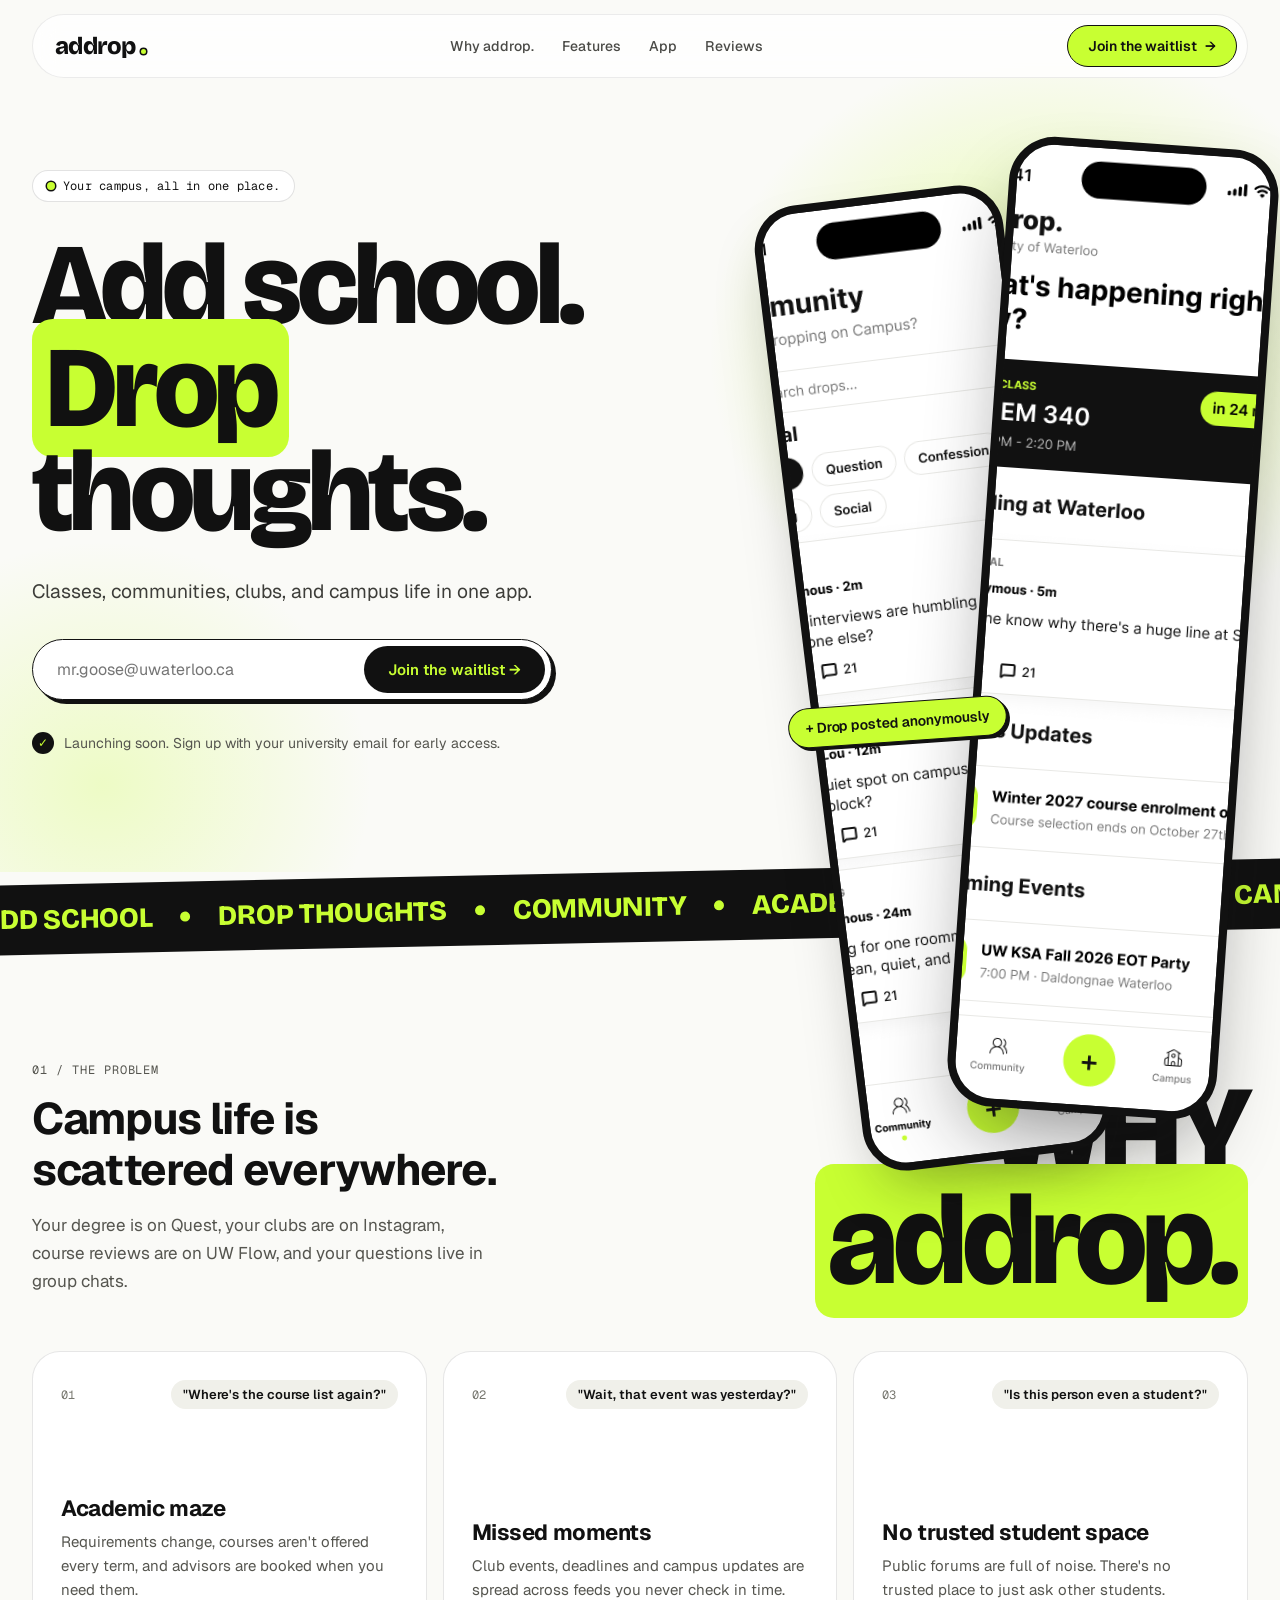
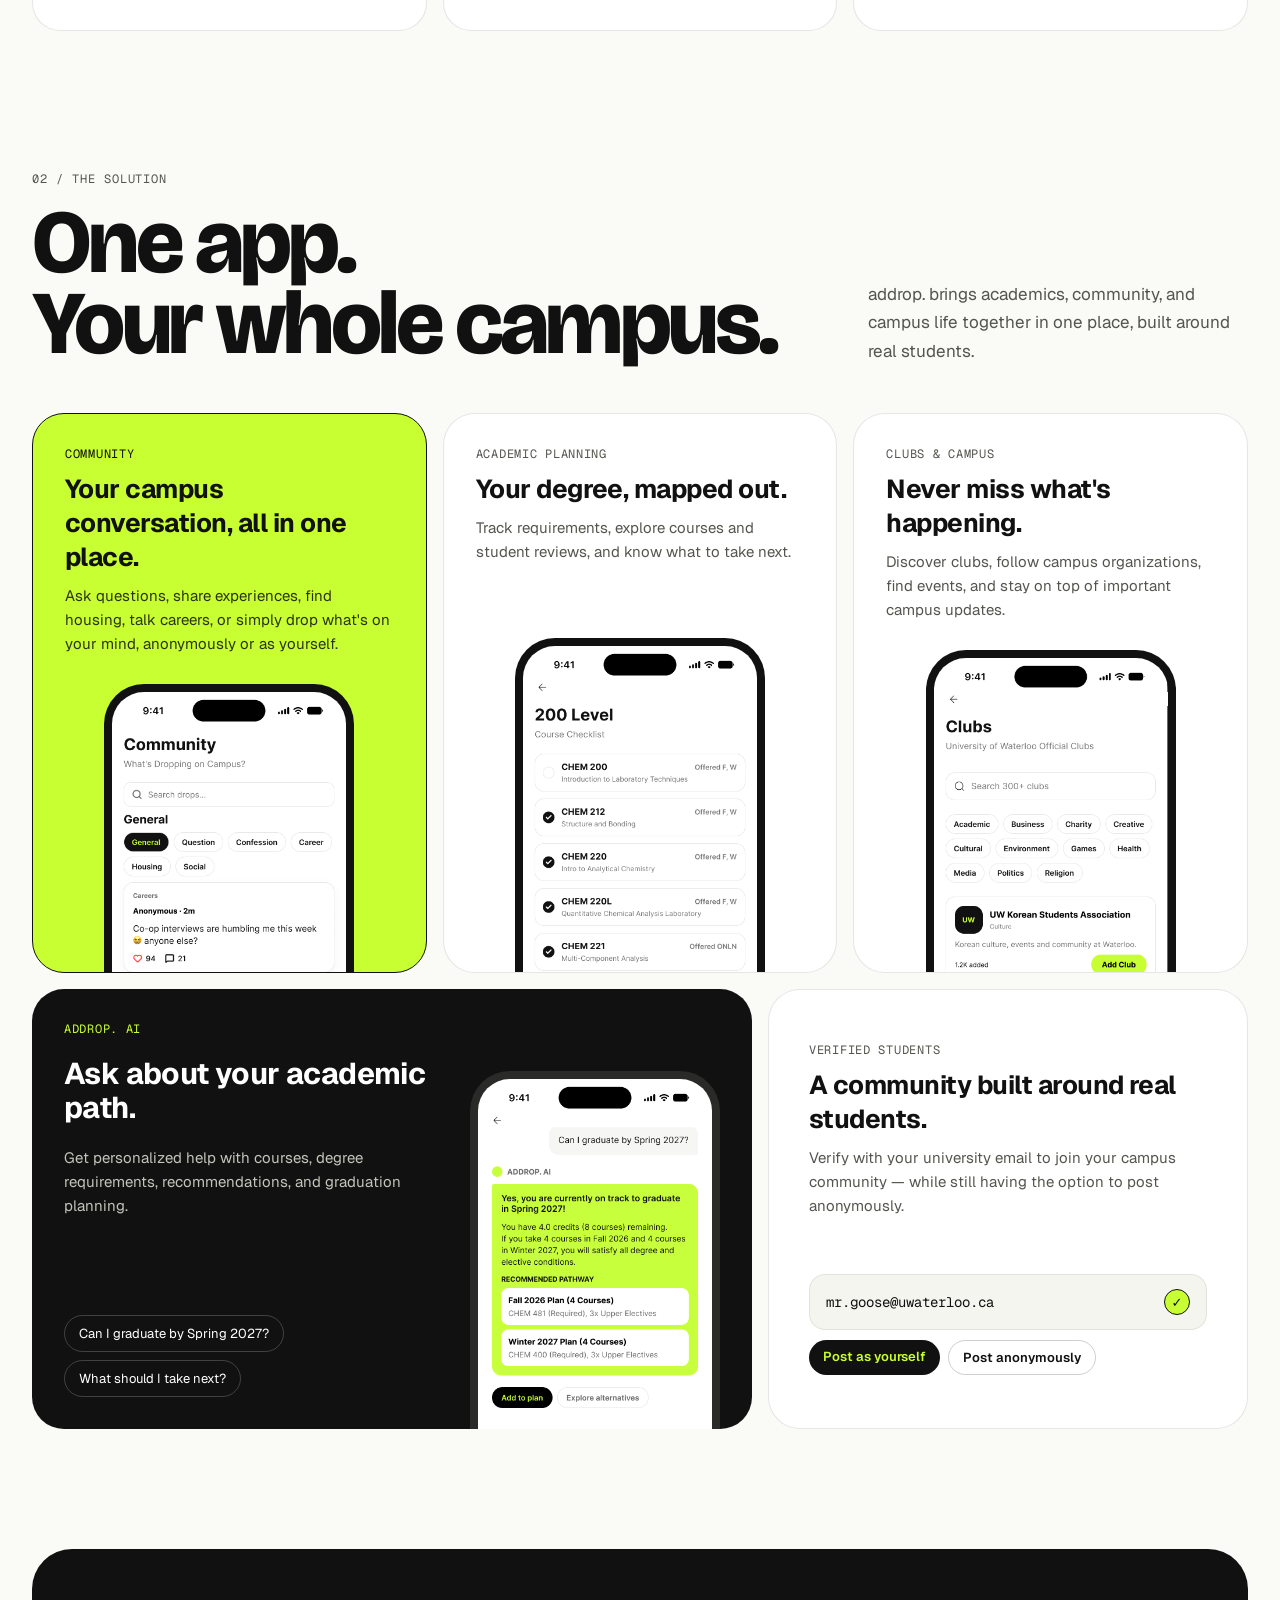
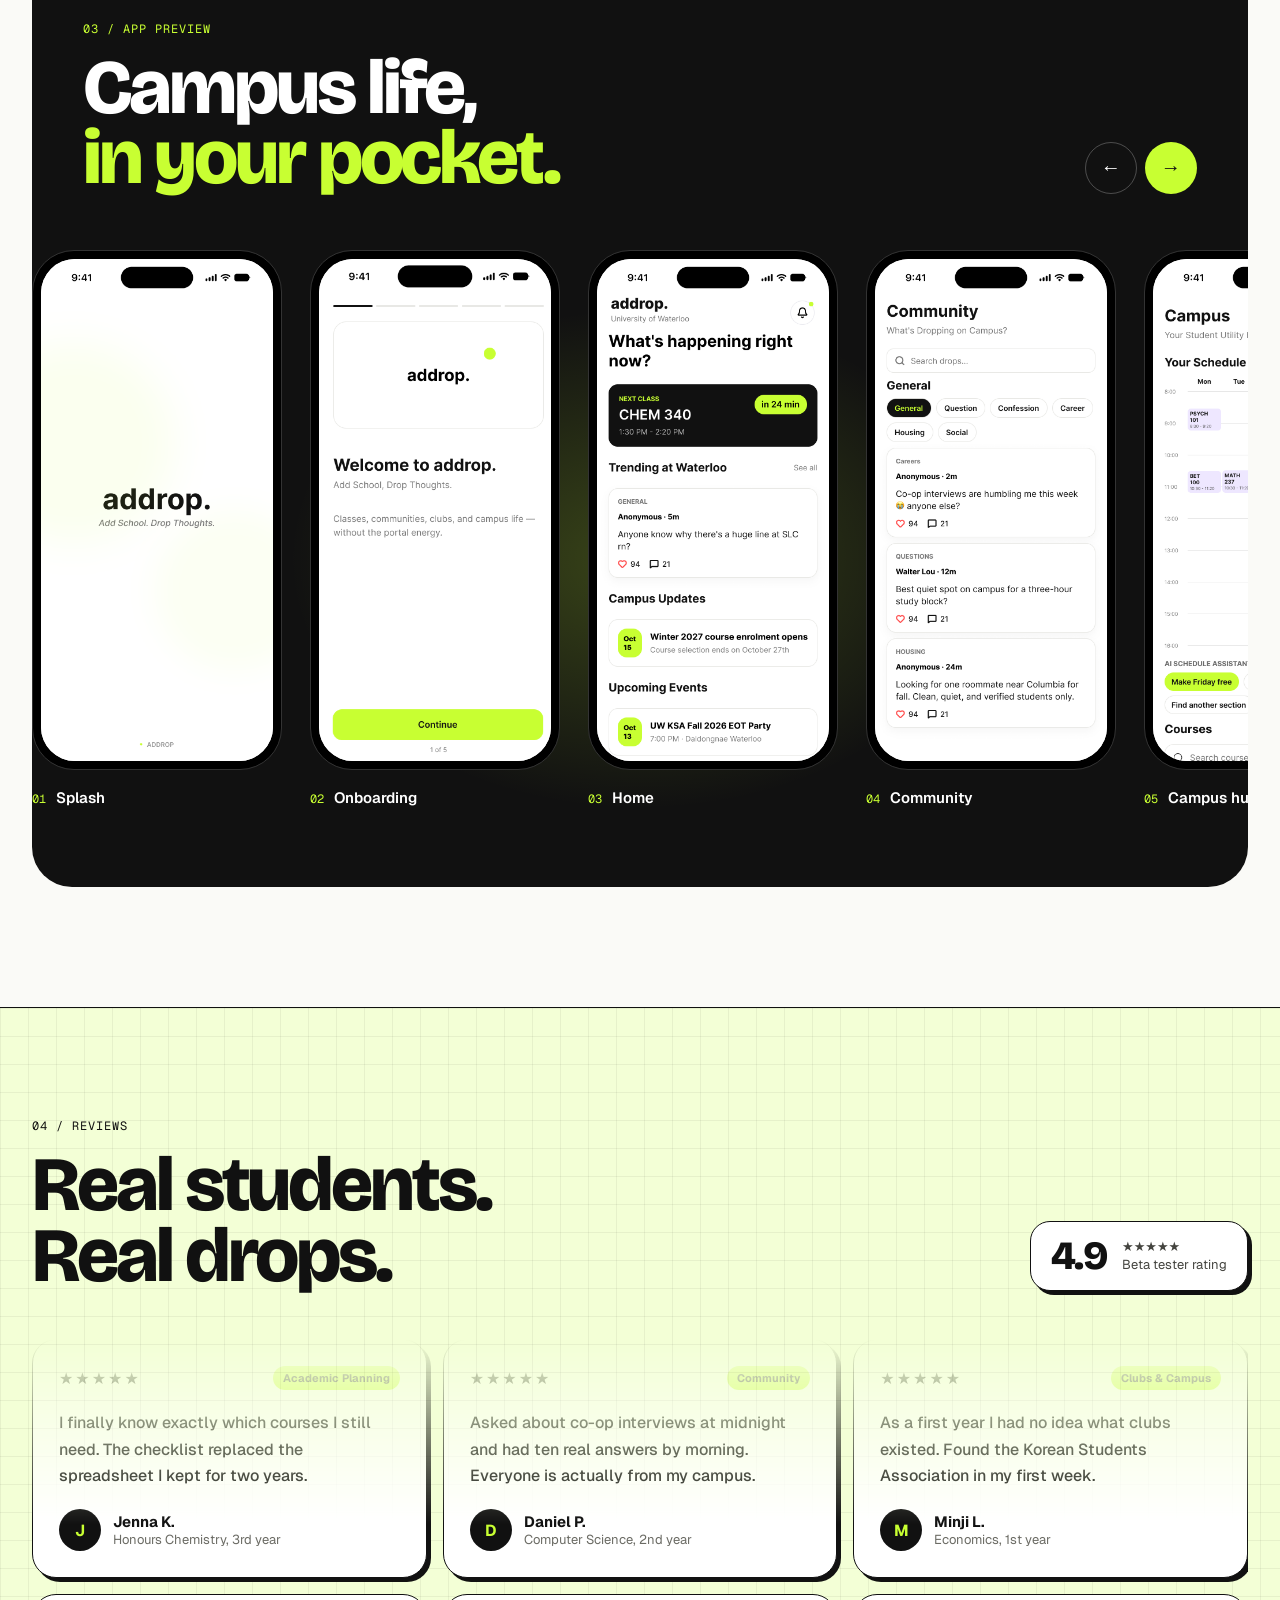
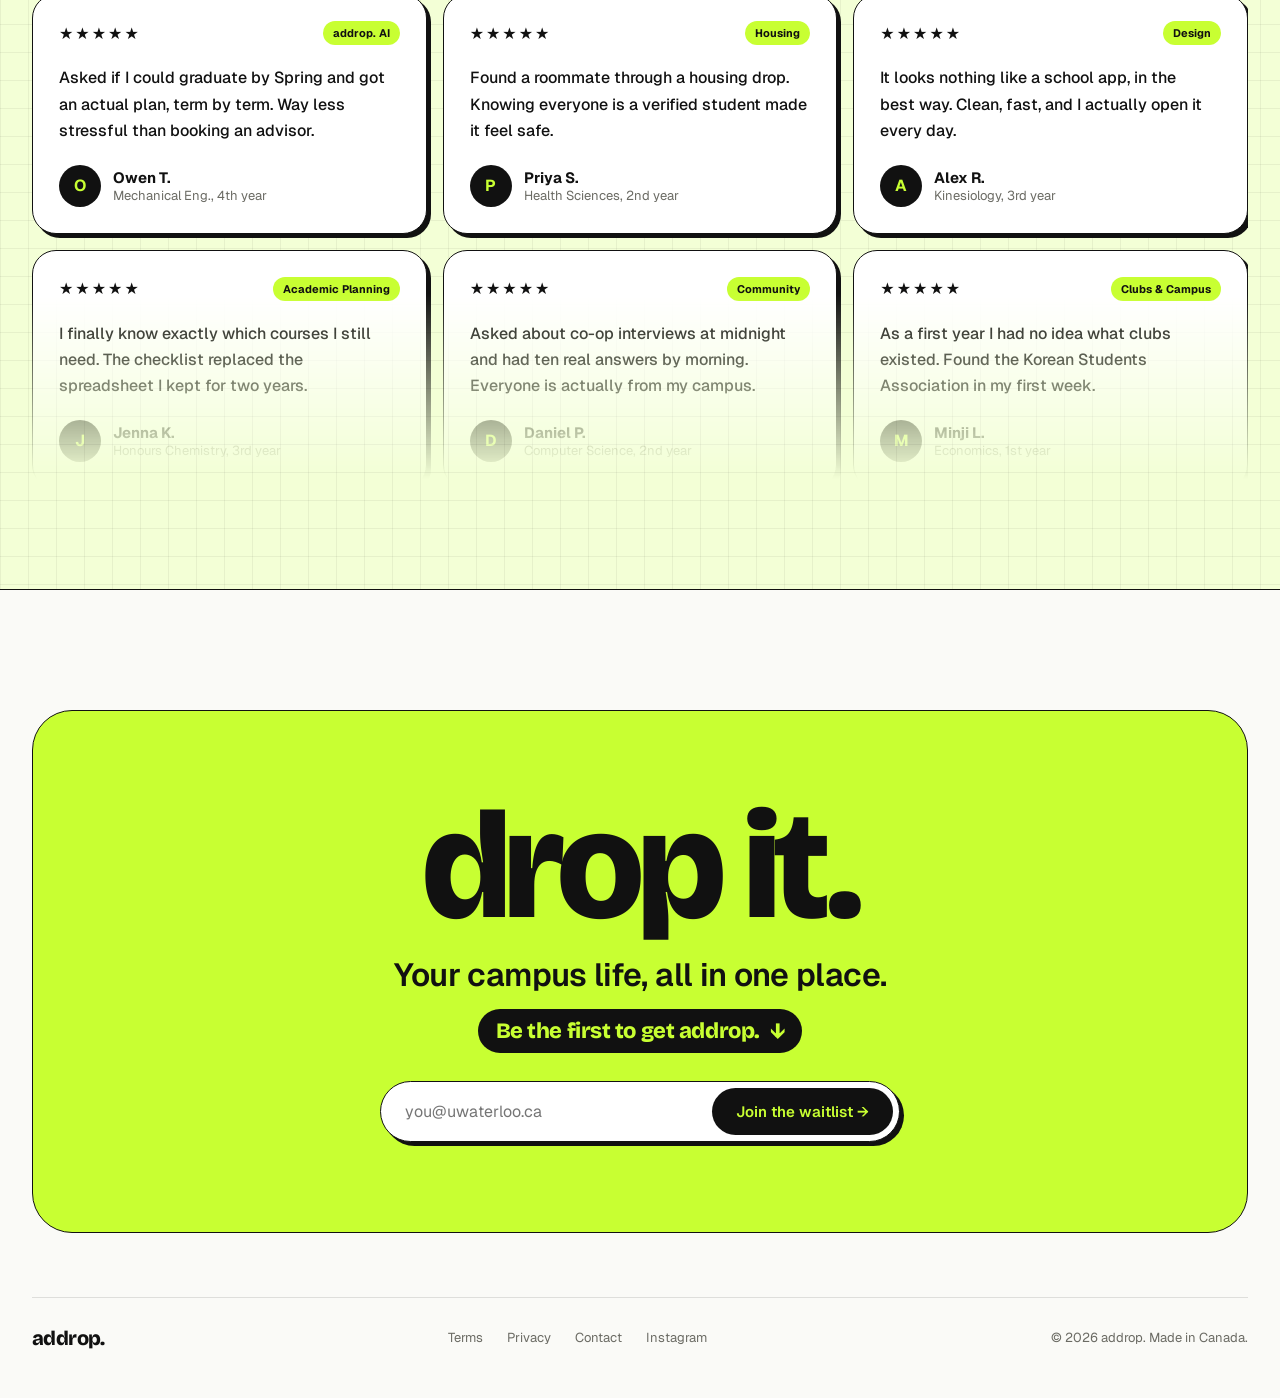
==== site/index.html @ 33ee5550 "Add addrop. landing page Static implementation of the Claude Design handoff (Addrop Landing v2), wit" ====
<!DOCTYPE html>
<html lang="en">
<head>
<meta charset="utf-8">
<meta name="viewport" content="width=device-width, initial-scale=1">
<title>addrop. — Add school. Drop thoughts.</title>
<meta name="description" content="addrop. brings academics, community, and campus life together in one app, built around verified students. Join the waitlist.">
<meta name="theme-color" content="#C8FF32">
<link rel="preconnect" href="https://fonts.googleapis.com">
<link rel="preconnect" href="https://fonts.gstatic.com" crossorigin>
<link href="https://fonts.googleapis.com/css2?family=Bricolage+Grotesque:opsz,wght@12..96,500;12..96,700;12..96,800&amp;family=Geist:wght@400;500;600;700&amp;family=Geist+Mono:wght@500&amp;display=swap" rel="stylesheet">
<link rel="stylesheet" href="styles.css">
<script src="main.js" defer></script>
</head>
<body>
<div class="page">

<!-- NAV -->
<header class="nav">
  <div class="nav__bar">
    <a href="#" class="logo" aria-label="addrop. home">addrop&nbsp;<span class="logo__dot"></span></a>
    <nav class="nav__links" aria-label="Primary">
      <a href="#why">Why addrop.</a>
      <a href="#features">Features</a>
      <a href="#preview">App</a>
      <a href="#reviews">Reviews</a>
    </nav>
    <a href="#download" class="nav__cta">Join the waitlist <span aria-hidden="true">→</span></a>
  </div>
</header>

<main>

<!-- HERO -->
<section class="hero">
  <div class="hero__glow"></div>
  <div class="hero__inner">
    <div class="hero__copy">
      <span class="pill-tag"><span class="pill-tag__dot"></span>Your campus, all in one place.</span>
      <h1 class="display hero__title">
        <span>Add school.</span>
        <span><span class="hl">Drop</span> thoughts.</span>
      </h1>
      <p class="hero__lede">Classes, communities, clubs, and campus life in one app.</p>
      <form class="waitlist" data-waitlist novalidate>
        <label class="sr-only" for="hero-email">University email</label>
        <input id="hero-email" type="email" name="email" required autocomplete="email" placeholder="mr.goose@uwaterloo.ca">
        <button type="submit">Join the waitlist →</button>
      </form>
      <p class="waitlist-error" role="alert" hidden></p>
      <div class="waitlist-done" role="status" hidden>
        <span class="waitlist-done__check" aria-hidden="true">✓</span>
        <span>You're on the list. We'll email <b data-email></b> at launch.</span>
      </div>
      <div class="hero__note">
        <span class="check" aria-hidden="true">✓</span>
        Launching soon. Sign up with your university email for early access.
      </div>
    </div>

    <div class="hero__phones">
      <div class="phone phone--back">
        <img src="assets/community.png" alt="addrop. Community screen" width="402" height="956">
      </div>
      <div class="phone phone--front">
        <img src="assets/home.png" alt="addrop. Home screen" width="402" height="956">
      </div>
      <div class="hero__chip" aria-hidden="true">+ Drop posted anonymously</div>
    </div>
  </div>
</section>

<!-- MARQUEE -->
<div class="marquee" aria-hidden="true">
  <div class="marquee__track"><span class="marquee__item">ADD SCHOOL</span><span class="marquee__item">DROP THOUGHTS</span><span class="marquee__item">COMMUNITY</span><span class="marquee__item">ACADEMIC PLANNING</span><span class="marquee__item">CLUBS &amp; CAMPUS</span><span class="marquee__item">ADDROP. AI</span><span class="marquee__item">VERIFIED STUDENTS</span><span class="marquee__item">ADD SCHOOL</span><span class="marquee__item">DROP THOUGHTS</span><span class="marquee__item">COMMUNITY</span><span class="marquee__item">ACADEMIC PLANNING</span><span class="marquee__item">CLUBS &amp; CAMPUS</span><span class="marquee__item">ADDROP. AI</span><span class="marquee__item">VERIFIED STUDENTS</span><span class="marquee__item">ADD SCHOOL</span><span class="marquee__item">DROP THOUGHTS</span><span class="marquee__item">COMMUNITY</span><span class="marquee__item">ACADEMIC PLANNING</span><span class="marquee__item">CLUBS &amp; CAMPUS</span><span class="marquee__item">ADDROP. AI</span><span class="marquee__item">VERIFIED STUDENTS</span><span class="marquee__item">ADD SCHOOL</span><span class="marquee__item">DROP THOUGHTS</span><span class="marquee__item">COMMUNITY</span><span class="marquee__item">ACADEMIC PLANNING</span><span class="marquee__item">CLUBS &amp; CAMPUS</span><span class="marquee__item">ADDROP. AI</span><span class="marquee__item">VERIFIED STUDENTS</span></div>
</div>

<!-- PROBLEM -->
<section id="why" class="problem">
  <div class="wrap">
    <div class="section-head">
      <div class="problem__intro">
        <div class="eyebrow">01 / THE PROBLEM</div>
        <h2 class="problem__title">Campus life is scattered everywhere.</h2>
        <p class="problem__body">Your degree is on Quest, your clubs are on Instagram, course reviews are on UW Flow, and your questions live in group chats.</p>
      </div>
      <div class="display problem__why" aria-hidden="true">WHY<br><span class="hl">addrop.</span></div>
    </div>
    <div class="card-grid">
      <article class="problem-card">
        <div class="problem-card__top"><span class="problem-card__num">01</span><span class="problem-card__quote">"Where's the course list again?"</span></div>
        <div><h3>Academic maze</h3><p>Requirements change, courses aren't offered every term, and advisors are booked when you need them.</p></div>
      </article>
      <article class="problem-card">
        <div class="problem-card__top"><span class="problem-card__num">02</span><span class="problem-card__quote">"Wait, that event was yesterday?"</span></div>
        <div><h3>Missed moments</h3><p>Club events, deadlines and campus updates are spread across feeds you never check in time.</p></div>
      </article>
      <article class="problem-card">
        <div class="problem-card__top"><span class="problem-card__num">03</span><span class="problem-card__quote">"Is this person even a student?"</span></div>
        <div><h3>No trusted student space</h3><p>Public forums are full of noise. There's no trusted place to just ask other students.</p></div>
      </article>
    </div>
  </div>
</section>

<!-- SOLUTION / FEATURES -->
<section id="features" class="features">
  <div class="wrap">
    <div class="section-head">
      <div>
        <div class="eyebrow">02 / THE SOLUTION</div>
        <h2 class="display features__title">One app.<br>Your whole campus.</h2>
      </div>
      <p class="features__lede">addrop. brings academics, community, and campus life together in one place, built around real students.</p>
    </div>

    <div class="features__grid">
      <article class="feature feature--shot feature--lime">
        <div>
          <div class="feature__label">COMMUNITY</div>
          <h3>Your campus conversation, all in one place.</h3>
          <p>Ask questions, share experiences, find housing, talk careers, or simply drop what's on your mind, anonymously or as yourself.</p>
        </div>
        <div class="crop-phone"><img src="assets/community.png" alt="Community feed" loading="lazy"></div>
      </article>

      <article class="feature feature--shot">
        <div>
          <div class="feature__label">ACADEMIC PLANNING</div>
          <h3>Your degree, mapped out.</h3>
          <p>Track requirements, explore courses and student reviews, and know what to take next.</p>
        </div>
        <div class="crop-phone"><img src="assets/level200.png" alt="Course checklist" loading="lazy"></div>
      </article>

      <article class="feature feature--shot">
        <div>
          <div class="feature__label">CLUBS &amp; CAMPUS</div>
          <h3>Never miss what's happening.</h3>
          <p>Discover clubs, follow campus organizations, find events, and stay on top of important campus updates.</p>
        </div>
        <div class="crop-phone"><img src="assets/clubs.png" alt="Clubs" loading="lazy"></div>
      </article>

      <article class="feature feature--ai">
        <div class="feature__copy">
          <div class="feature__label">ADDROP. AI</div>
          <h3>Ask about your academic path.</h3>
          <p>Get personalized help with courses, degree requirements, recommendations, and graduation planning.</p>
          <div class="ai-prompts">
            <span>Can I graduate by Spring 2027?</span>
            <span>What should I take next?</span>
          </div>
        </div>
        <div class="crop-phone"><img src="assets/ai.png" alt="addrop. AI chat" loading="lazy"></div>
      </article>

      <article class="feature feature--verified">
        <div class="feature__copy">
          <div class="feature__label">VERIFIED STUDENTS</div>
          <h3>A community built around real students.</h3>
          <p>Verify with your university email to join your campus community — while still having the option to post anonymously.</p>
        </div>
        <div class="verify-demo" aria-hidden="true">
          <div class="verify-demo__email">
            <span>mr.goose@uwaterloo.ca</span>
            <span class="verify-demo__check">✓</span>
          </div>
          <div class="verify-demo__modes">
            <span class="is-on">Post as yourself</span>
            <span>Post anonymously</span>
          </div>
        </div>
      </article>
    </div>
  </div>
</section>

<!-- APP PREVIEW -->
<section id="preview" class="preview">
  <div class="preview__panel">
    <div class="preview__glow"></div>
    <div class="section-head">
      <div>
        <div class="eyebrow">03 / APP PREVIEW</div>
        <h2 class="display preview__title">Campus life,<br><span>in your pocket.</span></h2>
      </div>
      <div class="preview__arrows">
        <button type="button" class="prev" data-rail-dir="-1" aria-label="Previous screens">←</button>
        <button type="button" class="next" data-rail-dir="1" aria-label="Next screens">→</button>
      </div>
    </div>
    <ul class="rail" data-rail>
      <li><div class="rail__phone"><img src="assets/start.png" alt="Splash screen" loading="lazy"></div><div class="rail__caption"><span>01</span><span>Splash</span></div></li>
      <li><div class="rail__phone"><img src="assets/welcome.png" alt="Onboarding screen" loading="lazy"></div><div class="rail__caption"><span>02</span><span>Onboarding</span></div></li>
      <li><div class="rail__phone"><img src="assets/home.png" alt="Home screen" loading="lazy"></div><div class="rail__caption"><span>03</span><span>Home</span></div></li>
      <li><div class="rail__phone"><img src="assets/community.png" alt="Community screen" loading="lazy"></div><div class="rail__caption"><span>04</span><span>Community</span></div></li>
      <li><div class="rail__phone"><img src="assets/campus.png" alt="Campus hub screen" loading="lazy"></div><div class="rail__caption"><span>05</span><span>Campus hub</span></div></li>
      <li><div class="rail__phone"><img src="assets/level200.png" alt="Course checklist screen" loading="lazy"></div><div class="rail__caption"><span>06</span><span>Course checklist</span></div></li>
      <li><div class="rail__phone"><img src="assets/clubs.png" alt="Clubs screen" loading="lazy"></div><div class="rail__caption"><span>07</span><span>Clubs</span></div></li>
      <li><div class="rail__phone"><img src="assets/ai.png" alt="addrop. AI screen" loading="lazy"></div><div class="rail__caption"><span>08</span><span>addrop. AI</span></div></li>
      <li><div class="rail__phone"><img src="assets/profile.png" alt="Profile screen" loading="lazy"></div><div class="rail__caption"><span>09</span><span>Profile</span></div></li>
    </ul>
  </div>
</section>

<!-- REVIEWS (placeholder copy — replace with real beta tester quotes and rating before launch) -->
<section id="reviews" class="reviews">
  <div class="wrap">
    <div class="section-head">
      <div>
        <div class="eyebrow">04 / REVIEWS</div>
        <h2 class="display reviews__title">Real students.<br>Real drops.</h2>
      </div>
      <div class="rating">
        <span class="rating__score">4.9</span>
        <span class="rating__label"><span aria-hidden="true">★★★★★</span><br>Beta tester rating</span>
      </div>
    </div>
    <div class="card-grid" data-review-columns>
      <figure class="review">
        <div class="review__top"><span class="review__stars" aria-label="5 out of 5 stars">★★★★★</span><span class="review__tag">Academic Planning</span></div>
        <blockquote>I finally know exactly which courses I still need. The checklist replaced the spreadsheet I kept for two years.</blockquote>
        <figcaption class="review__who">
          <span class="review__avatar" aria-hidden="true">J</span>
          <div><div class="review__name">Jenna K.</div><div class="review__major">Honours Chemistry, 3rd year</div></div>
        </figcaption>
      </figure>
      <figure class="review">
        <div class="review__top"><span class="review__stars" aria-label="5 out of 5 stars">★★★★★</span><span class="review__tag">Community</span></div>
        <blockquote>Asked about co-op interviews at midnight and had ten real answers by morning. Everyone is actually from my campus.</blockquote>
        <figcaption class="review__who">
          <span class="review__avatar" aria-hidden="true">D</span>
          <div><div class="review__name">Daniel P.</div><div class="review__major">Computer Science, 2nd year</div></div>
        </figcaption>
      </figure>
      <figure class="review">
        <div class="review__top"><span class="review__stars" aria-label="5 out of 5 stars">★★★★★</span><span class="review__tag">Clubs &amp; Campus</span></div>
        <blockquote>As a first year I had no idea what clubs existed. Found the Korean Students Association in my first week.</blockquote>
        <figcaption class="review__who">
          <span class="review__avatar" aria-hidden="true">M</span>
          <div><div class="review__name">Minji L.</div><div class="review__major">Economics, 1st year</div></div>
        </figcaption>
      </figure>
      <figure class="review">
        <div class="review__top"><span class="review__stars" aria-label="5 out of 5 stars">★★★★★</span><span class="review__tag">addrop. AI</span></div>
        <blockquote>Asked if I could graduate by Spring and got an actual plan, term by term. Way less stressful than booking an advisor.</blockquote>
        <figcaption class="review__who">
          <span class="review__avatar" aria-hidden="true">O</span>
          <div><div class="review__name">Owen T.</div><div class="review__major">Mechanical Eng., 4th year</div></div>
        </figcaption>
      </figure>
      <figure class="review">
        <div class="review__top"><span class="review__stars" aria-label="5 out of 5 stars">★★★★★</span><span class="review__tag">Housing</span></div>
        <blockquote>Found a roommate through a housing drop. Knowing everyone is a verified student made it feel safe.</blockquote>
        <figcaption class="review__who">
          <span class="review__avatar" aria-hidden="true">P</span>
          <div><div class="review__name">Priya S.</div><div class="review__major">Health Sciences, 2nd year</div></div>
        </figcaption>
      </figure>
      <figure class="review">
        <div class="review__top"><span class="review__stars" aria-label="5 out of 5 stars">★★★★★</span><span class="review__tag">Design</span></div>
        <blockquote>It looks nothing like a school app, in the best way. Clean, fast, and I actually open it every day.</blockquote>
        <figcaption class="review__who">
          <span class="review__avatar" aria-hidden="true">A</span>
          <div><div class="review__name">Alex R.</div><div class="review__major">Kinesiology, 3rd year</div></div>
        </figcaption>
      </figure>
    </div>
  </div>
</section>

<!-- CTA -->
<section id="download" class="cta">
  <div class="cta__panel">
    <h2 class="display cta__title">drop it.</h2>
    <div class="cta__sub">
      <p>Your campus life, all in one place.</p>
      <span class="cta__label">Be the first to get addrop. <span aria-hidden="true">↓</span></span>
    </div>
    <form class="waitlist" data-waitlist novalidate>
      <label class="sr-only" for="cta-email">University email</label>
      <input id="cta-email" type="email" name="email" required autocomplete="email" placeholder="you@uwaterloo.ca">
      <button type="submit">Join the waitlist →</button>
    </form>
    <p class="waitlist-error" role="alert" hidden></p>
    <div class="waitlist-done" role="status" hidden>
      <span class="waitlist-done__check" aria-hidden="true">✓</span>
      <span>You're on the list. We'll email <b data-email></b> at launch.</span>
    </div>
  </div>
  <footer class="footer">
    <div class="footer__logo">addrop.</div>
    <div class="footer__links"><a href="#">Terms</a><a href="#">Privacy</a><a href="#">Contact</a><a href="#">Instagram</a></div>
    <div>© 2026 addrop. Made in Canada.</div>
  </footer>
</section>

</main>
</div>
</body>
</html>
---- site/styles.css ----
/* addrop. landing page — implemented from "Addrop Landing v2.dc.html" (Claude Design handoff) */

:root {
  --lime: #C8FF32;
  --ink: #111111;
  --paper: #FAFAF7;
  --muted: #55554f;
  --gutter: clamp(16px, 3vw, 32px);
  --display: 'Bricolage Grotesque', sans-serif;
  --mono: 'Geist Mono', monospace;
}

*, *::before, *::after { box-sizing: border-box; }

body {
  margin: 0;
  background: var(--paper);
  color: var(--ink);
  font-family: 'Geist', system-ui, sans-serif;
  -webkit-font-smoothing: antialiased;
}

a { color: var(--ink); text-decoration: none; }

img { display: block; }

.page { min-height: 100vh; overflow-x: hidden; }
.wrap { max-width: 1280px; margin: 0 auto; }

.eyebrow {
  font-family: var(--mono);
  font-size: 12px;
  letter-spacing: 0.08em;
  margin-bottom: 16px;
  color: var(--muted);
}

.display {
  margin: 0;
  font-family: var(--display);
  font-weight: 800;
  letter-spacing: -0.04em;
}

.section-head {
  display: flex;
  flex-wrap: wrap;
  justify-content: space-between;
  align-items: flex-end;
  gap: 24px;
  margin-bottom: 48px;
}

.hl { background: var(--lime); }

/* ---------- Nav ---------- */
.nav {
  position: sticky;
  top: 0;
  z-index: 50;
  padding: 14px var(--gutter);
}
.nav__bar {
  max-width: 1280px;
  margin: 0 auto;
  display: flex;
  align-items: center;
  justify-content: space-between;
  gap: 16px;
  padding: 10px 10px 10px 22px;
  border-radius: 999px;
  background: rgba(255, 255, 255, 0.78);
  backdrop-filter: blur(14px);
  -webkit-backdrop-filter: blur(14px);
  border: 1px solid rgba(17, 17, 17, 0.08);
}
.logo {
  font-family: var(--display);
  font-weight: 800;
  font-size: 24px;
  letter-spacing: -0.03em;
  display: flex;
  align-items: baseline;
  gap: 1px;
}
.logo__dot {
  width: 5px;
  height: 5px;
  border-radius: 50%;
  background: var(--lime);
  display: inline-block;
  box-shadow: 0 0 0 1.5px var(--ink);
}
.nav__links {
  display: flex;
  gap: 28px;
  font-size: 14px;
  font-weight: 500;
  color: #4a4a46;
  flex-wrap: wrap;
}
.nav__links a { color: inherit; }
.nav__cta {
  display: flex;
  align-items: center;
  gap: 8px;
  padding: 11px 20px;
  border-radius: 999px;
  background: var(--lime);
  color: var(--ink);
  font-size: 14px;
  font-weight: 600;
  border: 1.5px solid var(--ink);
  white-space: nowrap;
}

/* ---------- Hero ---------- */
.hero {
  position: relative;
  margin-top: -90px;
  padding: 140px var(--gutter) 90px;
}
.hero__glow {
  position: absolute;
  inset: 0;
  z-index: 0;
  pointer-events: none;
  background:
    radial-gradient(38% 50% at 82% 40%, rgba(200, 255, 50, 0.45), transparent 70%),
    radial-gradient(30% 40% at 8% 90%, rgba(200, 255, 50, 0.25), transparent 70%);
}
.hero__inner {
  position: relative;
  z-index: 1;
  max-width: 1280px;
  margin: 0 auto;
  display: flex;
  flex-wrap: wrap;
  gap: 48px;
  align-items: center;
  justify-content: space-between;
}
.hero__copy {
  flex: 1 1 560px;
  min-width: 0;
  display: flex;
  flex-direction: column;
  gap: 32px;
}
.pill-tag {
  align-self: flex-start;
  display: inline-flex;
  align-items: center;
  gap: 8px;
  padding: 7px 14px;
  border-radius: 999px;
  background: #fff;
  border: 1px solid rgba(17, 17, 17, 0.12);
  font-family: var(--mono);
  font-size: 12px;
  letter-spacing: 0.02em;
}
.pill-tag__dot {
  width: 8px;
  height: 8px;
  border-radius: 50%;
  background: var(--lime);
  box-shadow: 0 0 0 1.5px var(--ink);
}
.hero__title {
  font-size: clamp(60px, 9vw, 136px);
  line-height: 0.9;
}
.hero__title > span { display: block; }
.hero__title .hl {
  padding: 0 0.12em;
  border-radius: 0.18em;
  box-decoration-break: clone;
  -webkit-box-decoration-break: clone;
}
.hero__lede {
  margin: 0;
  max-width: 500px;
  font-size: clamp(17px, 1.5vw, 20px);
  line-height: 1.6;
  color: #3d3d39;
  text-wrap: pretty;
}
.hero__note {
  display: flex;
  align-items: center;
  gap: 10px;
  font-size: 14px;
  color: var(--muted);
}
.check {
  flex: 0 0 auto;
  width: 22px;
  height: 22px;
  border-radius: 50%;
  background: var(--ink);
  color: var(--lime);
  display: grid;
  place-items: center;
  font-size: 12px;
  font-weight: 700;
}

.hero__phones {
  flex: 0 1 auto;
  position: relative;
  margin: 0 auto;
  width: 440px;
  max-width: 100%;
  height: 640px;
}
.phone {
  position: absolute;
  background: var(--ink);
  padding: 8px;
}
.phone img {
  width: 100%;
  aspect-ratio: 402 / 956;
  object-fit: cover;
  object-position: top;
}
.phone--back {
  left: 0;
  top: 50px;
  width: 250px;
  border-radius: 44px;
  transform: rotate(-7deg);
  box-shadow: 0 30px 60px -20px rgba(17, 17, 17, 0.35);
}
.phone--back img { border-radius: 36px; }
.phone--front {
  right: 0;
  top: 0;
  width: 270px;
  border-radius: 46px;
  transform: rotate(4deg);
  box-shadow: 0 40px 80px -20px rgba(17, 17, 17, 0.45);
}
.phone--front img { border-radius: 38px; }
.hero__chip {
  position: absolute;
  left: -20px;
  bottom: 40px;
  z-index: 3;
  display: flex;
  align-items: center;
  gap: 8px;
  padding: 10px 16px;
  border-radius: 999px;
  background: var(--lime);
  border: 1.5px solid var(--ink);
  font-size: 14px;
  font-weight: 600;
  transform: rotate(-4deg);
  box-shadow: 3px 3px 0 var(--ink);
}

/* ---------- Waitlist form (hero + CTA) ---------- */
.waitlist {
  display: flex;
  flex-wrap: wrap;
  gap: 8px;
  padding: 6px;
  border-radius: 999px;
  background: #fff;
  border: 1.5px solid var(--ink);
  max-width: 520px;
  width: 100%;
  box-shadow: 4px 4px 0 var(--ink);
}
.waitlist input {
  flex: 1 1 200px;
  min-width: 0;
  border: 0;
  outline: none;
  background: transparent;
  padding: 12px 18px;
  font: inherit;
  font-size: 16px;
  color: var(--ink);
}
.waitlist button {
  flex: 0 0 auto;
  border: 0;
  cursor: pointer;
  padding: 14px 24px;
  border-radius: 999px;
  background: var(--ink);
  color: var(--lime);
  font: inherit;
  font-size: 15px;
  font-weight: 600;
}
.waitlist button:disabled { opacity: 0.6; cursor: progress; }
.waitlist-done {
  display: flex;
  align-items: center;
  gap: 12px;
  padding: 14px 20px;
  border-radius: 999px;
  background: var(--ink);
  color: #fff;
  max-width: 520px;
  width: 100%;
  font-size: 15px;
  text-align: left;
}
.waitlist-done__check {
  flex: 0 0 26px;
  width: 26px;
  height: 26px;
  border-radius: 50%;
  background: var(--lime);
  color: var(--ink);
  display: grid;
  place-items: center;
  font-size: 13px;
  font-weight: 700;
}
.waitlist-done b { color: var(--lime); }
.waitlist-error {
  margin: -16px 0 0;
  font-size: 14px;
  color: #b00020;
}
.cta .waitlist-error { margin: 0; }
[hidden] { display: none !important; }

/* ---------- Marquee ---------- */
.marquee {
  background: var(--ink);
  color: var(--lime);
  padding: 18px 0;
  overflow: hidden;
  transform: rotate(-1.2deg);
  margin: 0 -20px;
}
.marquee__track {
  display: inline-flex;
  white-space: nowrap;
  animation: marquee 45s linear infinite;
  font-family: var(--display);
  font-weight: 800;
  font-size: 28px;
  letter-spacing: -0.01em;
}
.marquee__item {
  display: inline-flex;
  align-items: center;
  gap: 28px;
  padding-right: 28px;
}
.marquee__item::after {
  content: '';
  width: 10px;
  height: 10px;
  border-radius: 50%;
  background: var(--lime);
  display: inline-block;
}
@keyframes marquee { from { transform: translateX(0); } to { transform: translateX(-50%); } }
@media (prefers-reduced-motion: reduce) { .marquee__track { animation: none; } }

/* ---------- Problem ---------- */
.problem { padding: 120px var(--gutter) 60px; }
.problem .section-head { gap: 32px; margin-bottom: 56px; }
.problem__intro { max-width: 480px; }
.problem__title {
  margin: 0;
  font-size: clamp(30px, 3.6vw, 44px);
  line-height: 1.15;
  letter-spacing: -0.03em;
  font-weight: 700;
  text-wrap: pretty;
}
.problem__body {
  margin: 16px 0 0;
  font-size: 17px;
  line-height: 1.65;
  color: var(--muted);
  text-wrap: pretty;
}
.problem__why {
  font-size: clamp(64px, 10vw, 140px);
  line-height: 0.85;
  text-align: right;
}
.problem__why .hl { padding: 0 0.1em; border-radius: 0.15em; }

.card-grid {
  display: grid;
  grid-template-columns: repeat(auto-fit, minmax(min(100%, 280px), 1fr));
  gap: 16px;
}
.problem-card {
  border-radius: 28px;
  background: #fff;
  border: 1px solid rgba(17, 17, 17, 0.1);
  padding: 28px;
  min-height: 280px;
  display: flex;
  flex-direction: column;
  justify-content: space-between;
  gap: 24px;
}
.problem-card__top {
  display: flex;
  justify-content: space-between;
  align-items: center;
  gap: 8px;
  flex-wrap: wrap;
}
.problem-card__num { font-family: var(--mono); font-size: 12px; color: #77776f; }
.problem-card__quote {
  padding: 6px 12px;
  border-radius: 999px;
  background: #F0F0EA;
  font-size: 13px;
  font-weight: 600;
}
.problem-card h3 { margin: 0; font-size: 22px; font-weight: 700; letter-spacing: -0.02em; }
.problem-card p { margin: 8px 0 0; font-size: 15px; color: var(--muted); line-height: 1.6; }

/* ---------- Solution / features ---------- */
.features { padding: 80px var(--gutter) 120px; }
.features__title { font-size: clamp(48px, 7vw, 96px); line-height: 0.9; }
.features__lede {
  margin: 0;
  max-width: 380px;
  font-size: 17px;
  line-height: 1.65;
  color: var(--muted);
  text-wrap: pretty;
}
.features__grid { display: flex; flex-wrap: wrap; gap: 16px; }

.feature {
  flex: 1 1 380px;
  min-width: 0;
  border-radius: 32px;
  background: #fff;
  border: 1px solid rgba(17, 17, 17, 0.1);
  overflow: hidden;
}
.feature__label { font-family: var(--mono); font-size: 12px; letter-spacing: 0.06em; color: var(--muted); }
.feature h3 { margin: 10px 0 0; font-size: 26px; font-weight: 700; letter-spacing: -0.02em; }
.feature p { margin: 10px 0 0; font-size: 15px; line-height: 1.6; color: var(--muted); }

.feature--shot {
  height: 560px;
  padding: 32px 32px 0;
  display: flex;
  flex-direction: column;
  gap: 28px;
}
.feature--lime { background: var(--lime); border: 1.5px solid var(--ink); }
.feature--lime .feature__label { color: var(--ink); }
.feature--lime p { color: #2b3310; }

.crop-phone {
  margin: auto auto 0;
  width: 250px;
  border-radius: 40px 40px 0 0;
  background: var(--ink);
  padding: 8px 8px 0;
}
.crop-phone img {
  width: 100%;
  aspect-ratio: 402 / 560;
  object-fit: cover;
  object-position: top;
  border-radius: 32px 32px 0 0;
}

.feature--ai {
  flex: 2 1 520px;
  background: var(--ink);
  border: 0;
  color: #fff;
  min-height: 440px;
  padding: 32px 32px 0;
  display: flex;
  flex-wrap: wrap;
  gap: 32px;
}
.feature--ai .feature__copy {
  flex: 1 1 240px;
  display: flex;
  flex-direction: column;
  gap: 20px;
  padding-bottom: 32px;
}
.feature--ai .feature__label { color: var(--lime); }
.feature--ai h3 { margin: 0; font-size: 30px; line-height: 1.15; }
.feature--ai p { margin: 0; color: #c4c4bc; }
.ai-prompts { display: flex; flex-direction: column; gap: 8px; margin-top: auto; }
.ai-prompts span {
  align-self: flex-start;
  padding: 9px 14px;
  border-radius: 999px;
  border: 1px solid rgba(255, 255, 255, 0.2);
  font-size: 13px;
}
.feature--ai .crop-phone { flex: 0 0 250px; background: #2a2a28; }
.feature--ai .crop-phone img { aspect-ratio: 402 / 600; }

.feature--verified {
  padding: 40px;
  display: flex;
  flex-wrap: wrap;
  align-items: center;
  justify-content: space-between;
  gap: 32px 56px;
}
.feature--verified .feature__copy { flex: 1 1 360px; max-width: 560px; }
.verify-demo { flex: 1 1 320px; max-width: 440px; display: flex; flex-direction: column; gap: 10px; }
.verify-demo__email {
  display: flex;
  align-items: center;
  justify-content: space-between;
  gap: 12px;
  padding: 14px 16px;
  border-radius: 16px;
  background: #F5F5F0;
  border: 1px solid rgba(17, 17, 17, 0.08);
  font-family: var(--mono);
  font-size: 14px;
}
.verify-demo__check {
  width: 26px;
  height: 26px;
  border-radius: 50%;
  background: var(--lime);
  border: 1.5px solid var(--ink);
  display: grid;
  place-items: center;
  font-family: 'Geist', system-ui, sans-serif;
  font-size: 13px;
  font-weight: 700;
}
.verify-demo__modes { display: flex; gap: 8px; flex-wrap: wrap; }
.verify-demo__modes span {
  padding: 8px 14px;
  border-radius: 999px;
  border: 1px solid rgba(17, 17, 17, 0.2);
  font-size: 13px;
  font-weight: 600;
}
.verify-demo__modes .is-on { background: var(--ink); color: var(--lime); border: 0; }

/* ---------- App preview ---------- */
.preview { padding: 0 var(--gutter) 120px; }
.preview__panel {
  max-width: 1280px;
  margin: 0 auto;
  border-radius: 40px;
  background: var(--ink);
  color: #fff;
  padding: 72px 0 64px;
  position: relative;
  overflow: hidden;
}
.preview__glow {
  position: absolute;
  left: 50%;
  top: 65%;
  width: 700px;
  height: 500px;
  transform: translate(-50%, -50%);
  background: radial-gradient(closest-side, rgba(200, 255, 50, 0.22), transparent);
  pointer-events: none;
}
.preview .section-head {
  position: relative;
  padding: 0 clamp(20px, 4vw, 56px);
  margin-bottom: 0;
}
.preview .eyebrow { color: var(--lime); }
.preview__title { font-size: clamp(44px, 6vw, 80px); line-height: 0.92; }
.preview__title span { color: var(--lime); }
.preview__arrows { display: flex; gap: 8px; }
.preview__arrows button {
  width: 52px;
  height: 52px;
  border-radius: 50%;
  border: 1px solid rgba(255, 255, 255, 0.25);
  background: transparent;
  color: #fff;
  font-size: 20px;
  cursor: pointer;
}
.preview__arrows .next { border: 0; background: var(--lime); color: var(--ink); }
.rail {
  position: relative;
  display: flex;
  gap: 28px;
  overflow-x: auto;
  scroll-snap-type: x mandatory;
  padding: 56px clamp(20px, 4vw, 56px) 16px;
  scrollbar-width: none;
  margin: 0;
  list-style: none;
}
.rail::-webkit-scrollbar { display: none; }
.rail li {
  flex: 0 0 250px;
  scroll-snap-align: start;
  display: flex;
  flex-direction: column;
  gap: 18px;
}
.rail__phone { border-radius: 42px; background: #000; padding: 8px; border: 1px solid #333; }
.rail__phone img {
  width: 100%;
  aspect-ratio: 402 / 870;
  object-fit: cover;
  object-position: top;
  border-radius: 34px;
  background: #fff;
}
.rail__caption { display: flex; gap: 10px; align-items: baseline; }
.rail__caption span:first-child { font-family: var(--mono); font-size: 12px; color: var(--lime); }
.rail__caption span:last-child { font-size: 15px; font-weight: 600; }

/* ---------- Reviews ---------- */
.reviews {
  padding: 110px var(--gutter);
  background-color: #F3FFD6;
  background-image:
    linear-gradient(rgba(17, 17, 17, 0.06) 1px, transparent 1px),
    linear-gradient(90deg, rgba(17, 17, 17, 0.06) 1px, transparent 1px);
  background-size: 28px 28px;
  border-top: 1.5px solid var(--ink);
  border-bottom: 1.5px solid var(--ink);
}
.reviews .eyebrow { color: var(--ink); }
.reviews__title { font-size: clamp(44px, 6vw, 80px); line-height: 0.92; }
.rating {
  display: flex;
  align-items: center;
  gap: 14px;
  padding: 14px 20px;
  border-radius: 20px;
  background: #fff;
  border: 1.5px solid var(--ink);
  box-shadow: 4px 4px 0 var(--ink);
}
.rating__score {
  font-family: var(--display);
  font-size: 40px;
  font-weight: 800;
  letter-spacing: -0.03em;
  line-height: 1;
}
.rating__label { font-size: 13px; line-height: 1.4; color: #44443f; }
.review {
  margin: 0;
  border-radius: 24px;
  background: #fff;
  border: 1.5px solid var(--ink);
  padding: 26px;
  display: flex;
  flex-direction: column;
  gap: 20px;
  box-shadow: 4px 4px 0 var(--ink);
}
.review__top { display: flex; justify-content: space-between; align-items: center; }
.review__stars { letter-spacing: 2px; }
.review__tag {
  padding: 5px 10px;
  border-radius: 999px;
  background: var(--lime);
  font-size: 11px;
  font-weight: 700;
}
.review blockquote {
  margin: 0;
  font-size: 16px;
  line-height: 1.65;
  font-weight: 500;
  text-wrap: pretty;
  flex: 1;
}
.review__who { display: flex; align-items: center; gap: 12px; }
.review__avatar {
  width: 42px;
  height: 42px;
  border-radius: 50%;
  background: var(--ink);
  color: var(--lime);
  display: grid;
  place-items: center;
  font-weight: 700;
}
.review__name { font-size: 15px; font-weight: 700; }
.review__major { font-size: 13px; color: #6b6b64; }

/* Scrolling testimonial columns (ported from the 21st.dev "testimonials-columns-1"
   component: each column loops translateY(0 → -50%) over a doubled list, with the
   top and bottom faded out by a mask). Built by initReviewColumns() in main.js. */
.review-columns {
  display: flex;
  gap: 16px;
  max-height: 740px;
  /* Clip vertically only, so the cards' 4px offset shadow isn't cut on the right. */
  overflow: visible;
  clip-path: inset(0 -12px);
  -webkit-mask-image: linear-gradient(to bottom, transparent, #000 25%, #000 75%, transparent);
  mask-image: linear-gradient(to bottom, transparent, #000 25%, #000 75%, transparent);
}
.review-column { flex: 1 1 0; min-width: 0; }
.review-column__track {
  display: flex;
  flex-direction: column;
  gap: 16px;
  padding-bottom: 16px;
  animation: review-scroll var(--duration, 15s) linear infinite;
}
@keyframes review-scroll { from { transform: translateY(0); } to { transform: translateY(-50%); } }
@media (prefers-reduced-motion: reduce) {
  .review-column__track { animation: none; }
}

.reveal {
  opacity: 0;
  transform: translateY(20px);
  transition: opacity 0.8s cubic-bezier(0.16, 1, 0.3, 1) 0.1s, transform 0.8s cubic-bezier(0.16, 1, 0.3, 1) 0.1s;
}
.reveal.is-visible { opacity: 1; transform: none; }

/* ---------- CTA + footer ---------- */
.cta { padding: 40px var(--gutter) 48px; }
.cta__panel {
  max-width: 1280px;
  margin: 80px auto 0;
  border-radius: 40px;
  background: var(--lime);
  border: 1.5px solid var(--ink);
  padding: clamp(48px, 7vw, 96px) clamp(24px, 5vw, 72px);
  display: flex;
  flex-direction: column;
  align-items: center;
  text-align: center;
  gap: 28px;
}
.cta__title { font-size: clamp(64px, 12vw, 184px); line-height: 0.85; }
.cta__sub { display: flex; flex-direction: column; align-items: center; gap: 14px; margin-top: -4px; }
.cta__sub p {
  margin: 0;
  font-size: clamp(22px, 2.6vw, 32px);
  font-weight: 600;
  letter-spacing: -0.02em;
  line-height: 1.25;
  color: var(--ink);
  text-wrap: balance;
}
.cta__label {
  display: inline-flex;
  align-items: center;
  gap: 10px;
  padding: 8px 18px;
  border-radius: 999px;
  background: var(--ink);
  color: var(--lime);
  font-family: var(--display);
  font-size: clamp(18px, 1.8vw, 22px);
  font-weight: 800;
  letter-spacing: -0.02em;
}
.cta__label span { font-family: 'Geist', sans-serif; }

.footer {
  max-width: 1280px;
  margin: 64px auto 0;
  padding-top: 28px;
  border-top: 1px solid rgba(17, 17, 17, 0.12);
  display: flex;
  flex-wrap: wrap;
  justify-content: space-between;
  align-items: center;
  gap: 16px;
  font-size: 13px;
  color: #6b6b64;
}
.footer__logo {
  font-family: var(--display);
  font-weight: 800;
  font-size: 20px;
  letter-spacing: -0.03em;
  color: var(--ink);
}
.footer__links { display: flex; gap: 24px; flex-wrap: wrap; }
.footer__links a { color: inherit; }

.sr-only {
  position: absolute;
  width: 1px;
  height: 1px;
  padding: 0;
  margin: -1px;
  overflow: hidden;
  clip: rect(0, 0, 0, 0);
  white-space: nowrap;
  border: 0;
}

/* ---------- Small screens ----------
   The prototype has no mobile rules; these keep the nav and waitlist pill usable on phones. */
@media (max-width: 760px) {
  .nav__links { display: none; }
}
@media (max-width: 480px) {
  .nav__bar { padding-left: 18px; }
  .nav__cta { padding: 9px 14px; font-size: 13px; }
  .waitlist { border-radius: 26px; }
  .waitlist button { flex: 1 1 100%; }
  .waitlist-done { border-radius: 22px; }
}
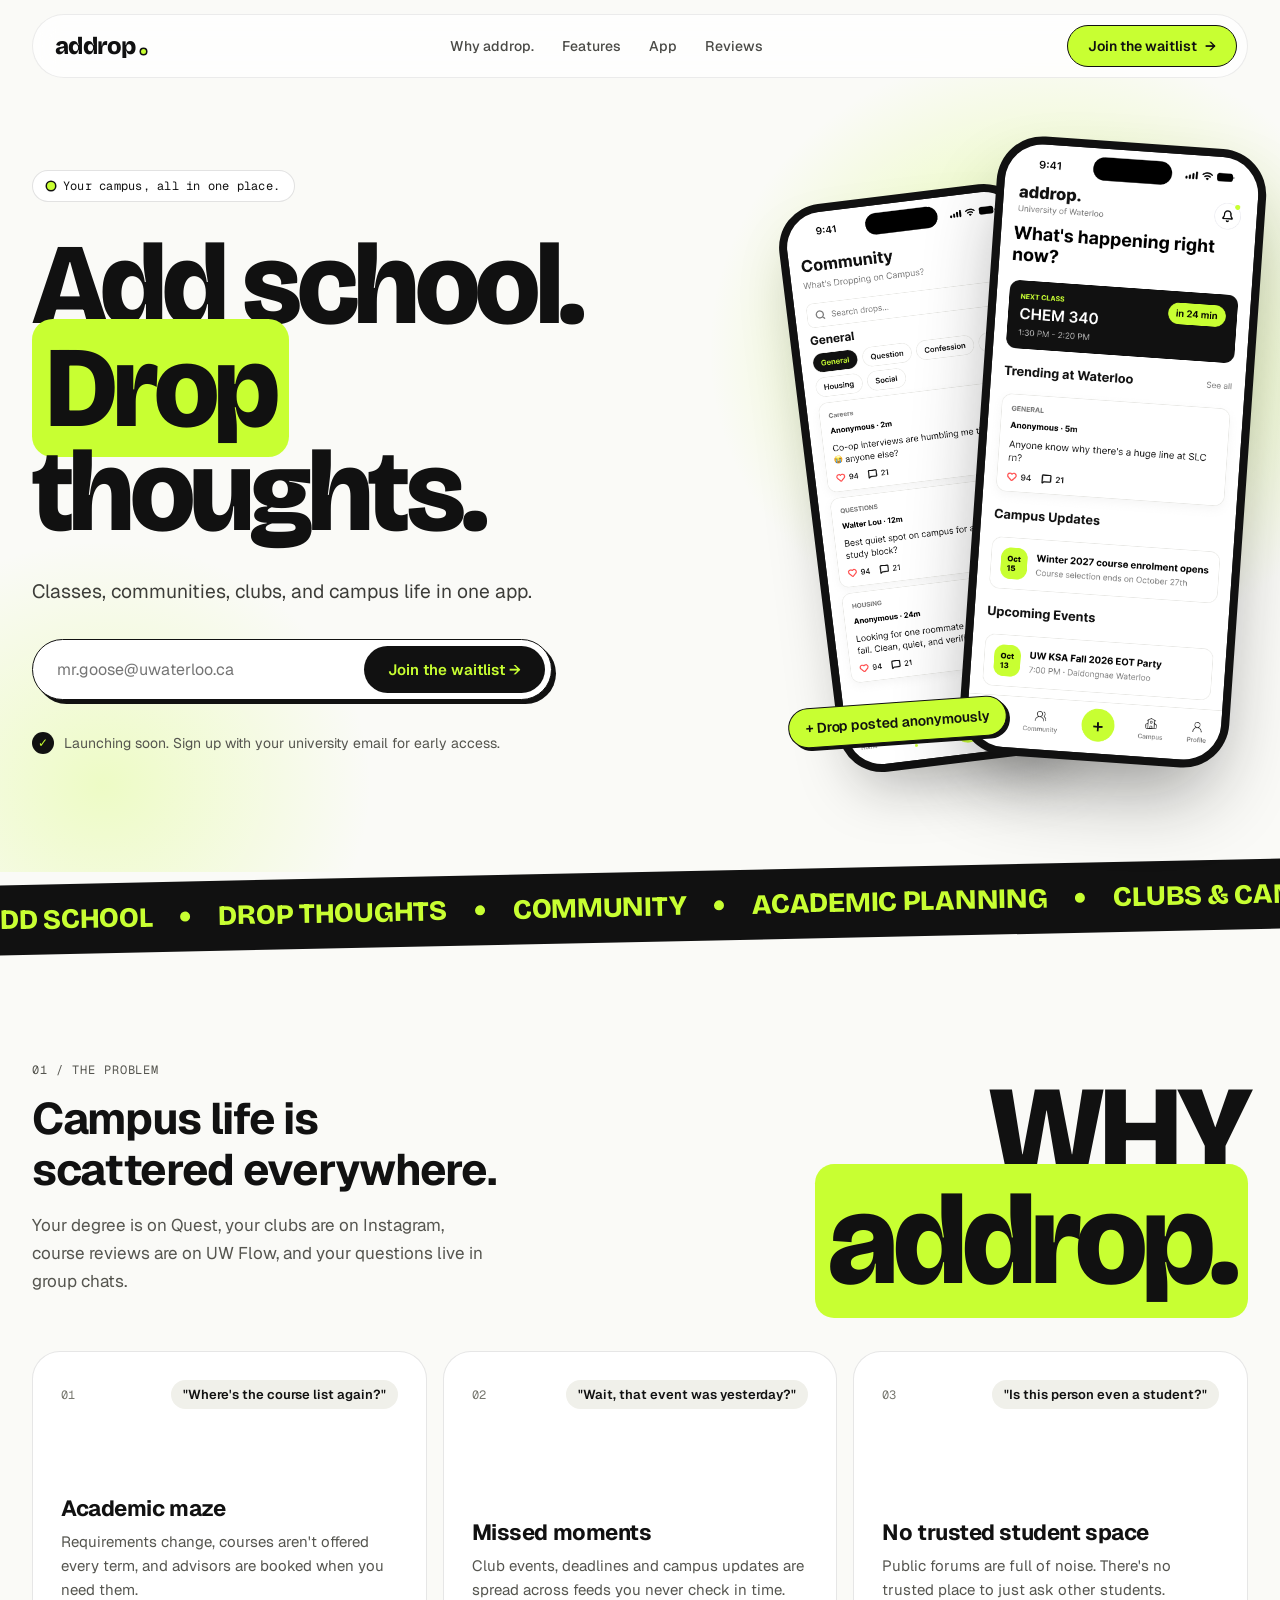
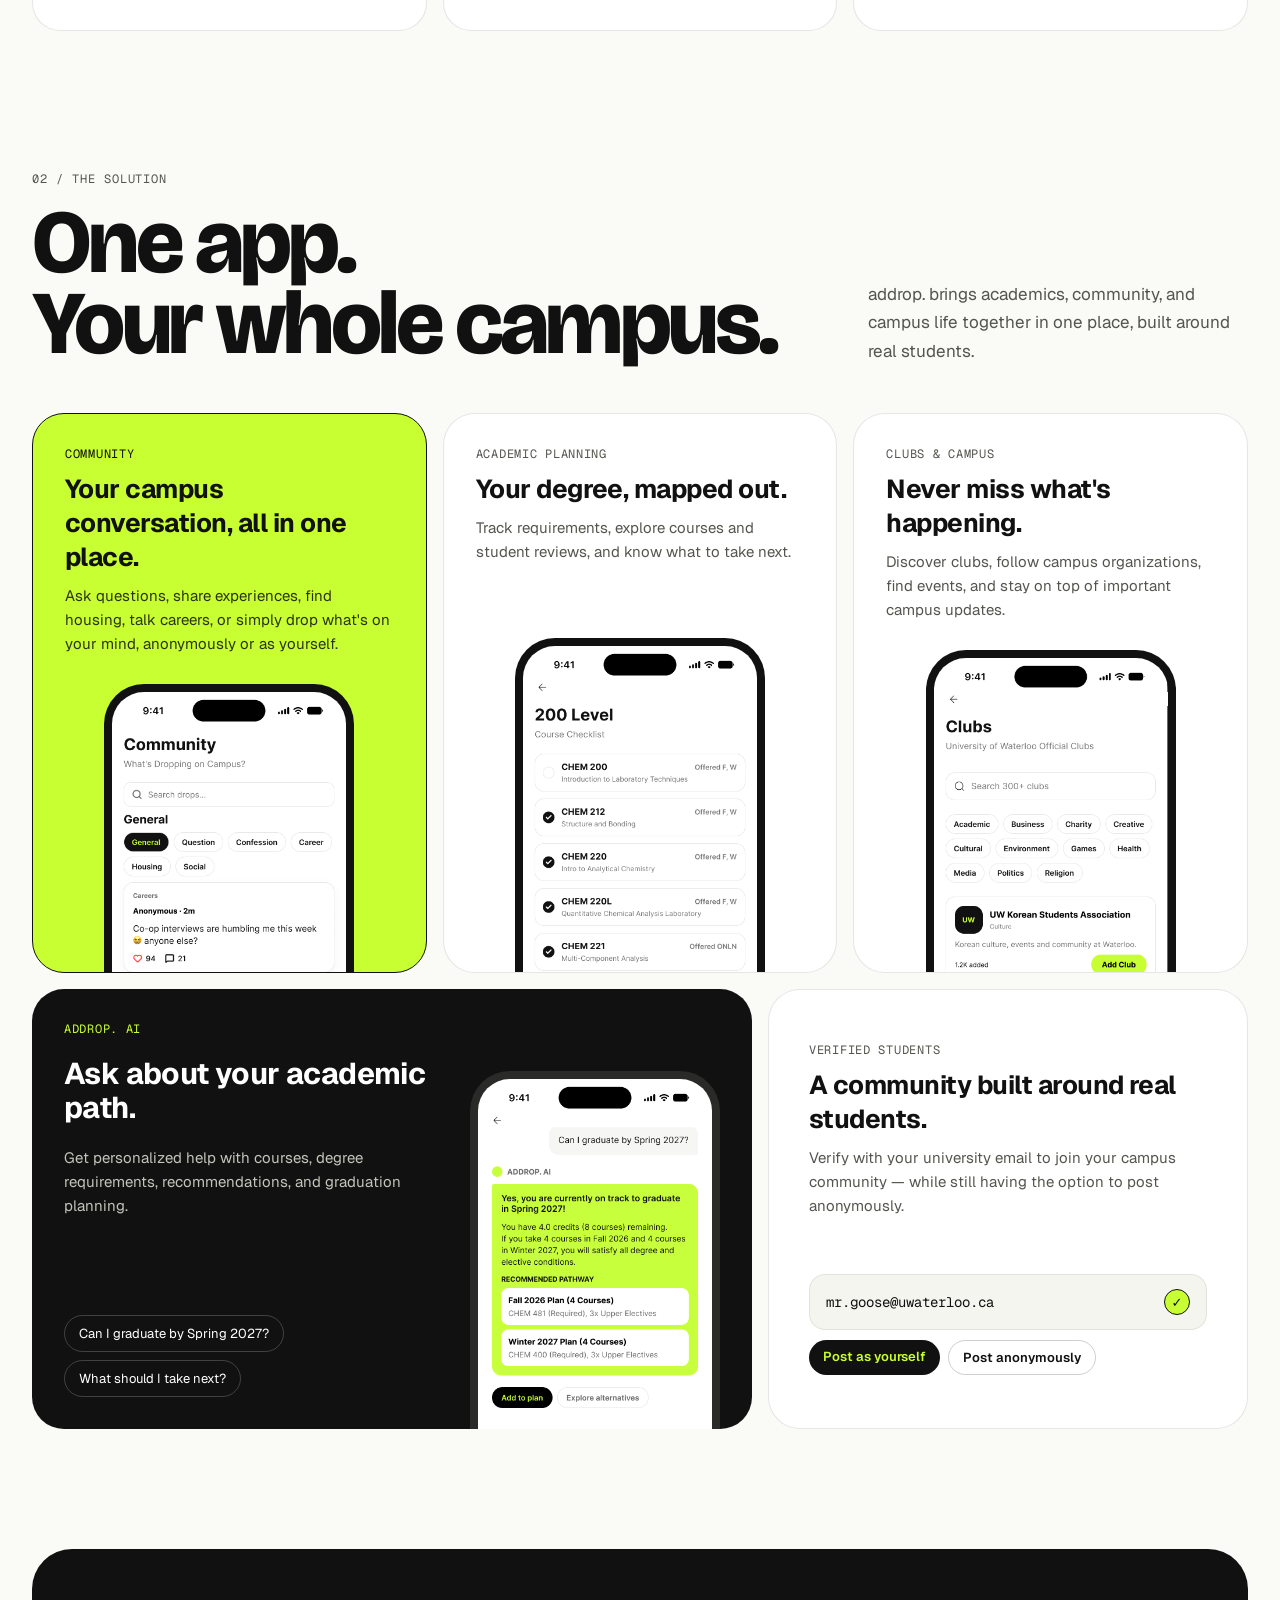
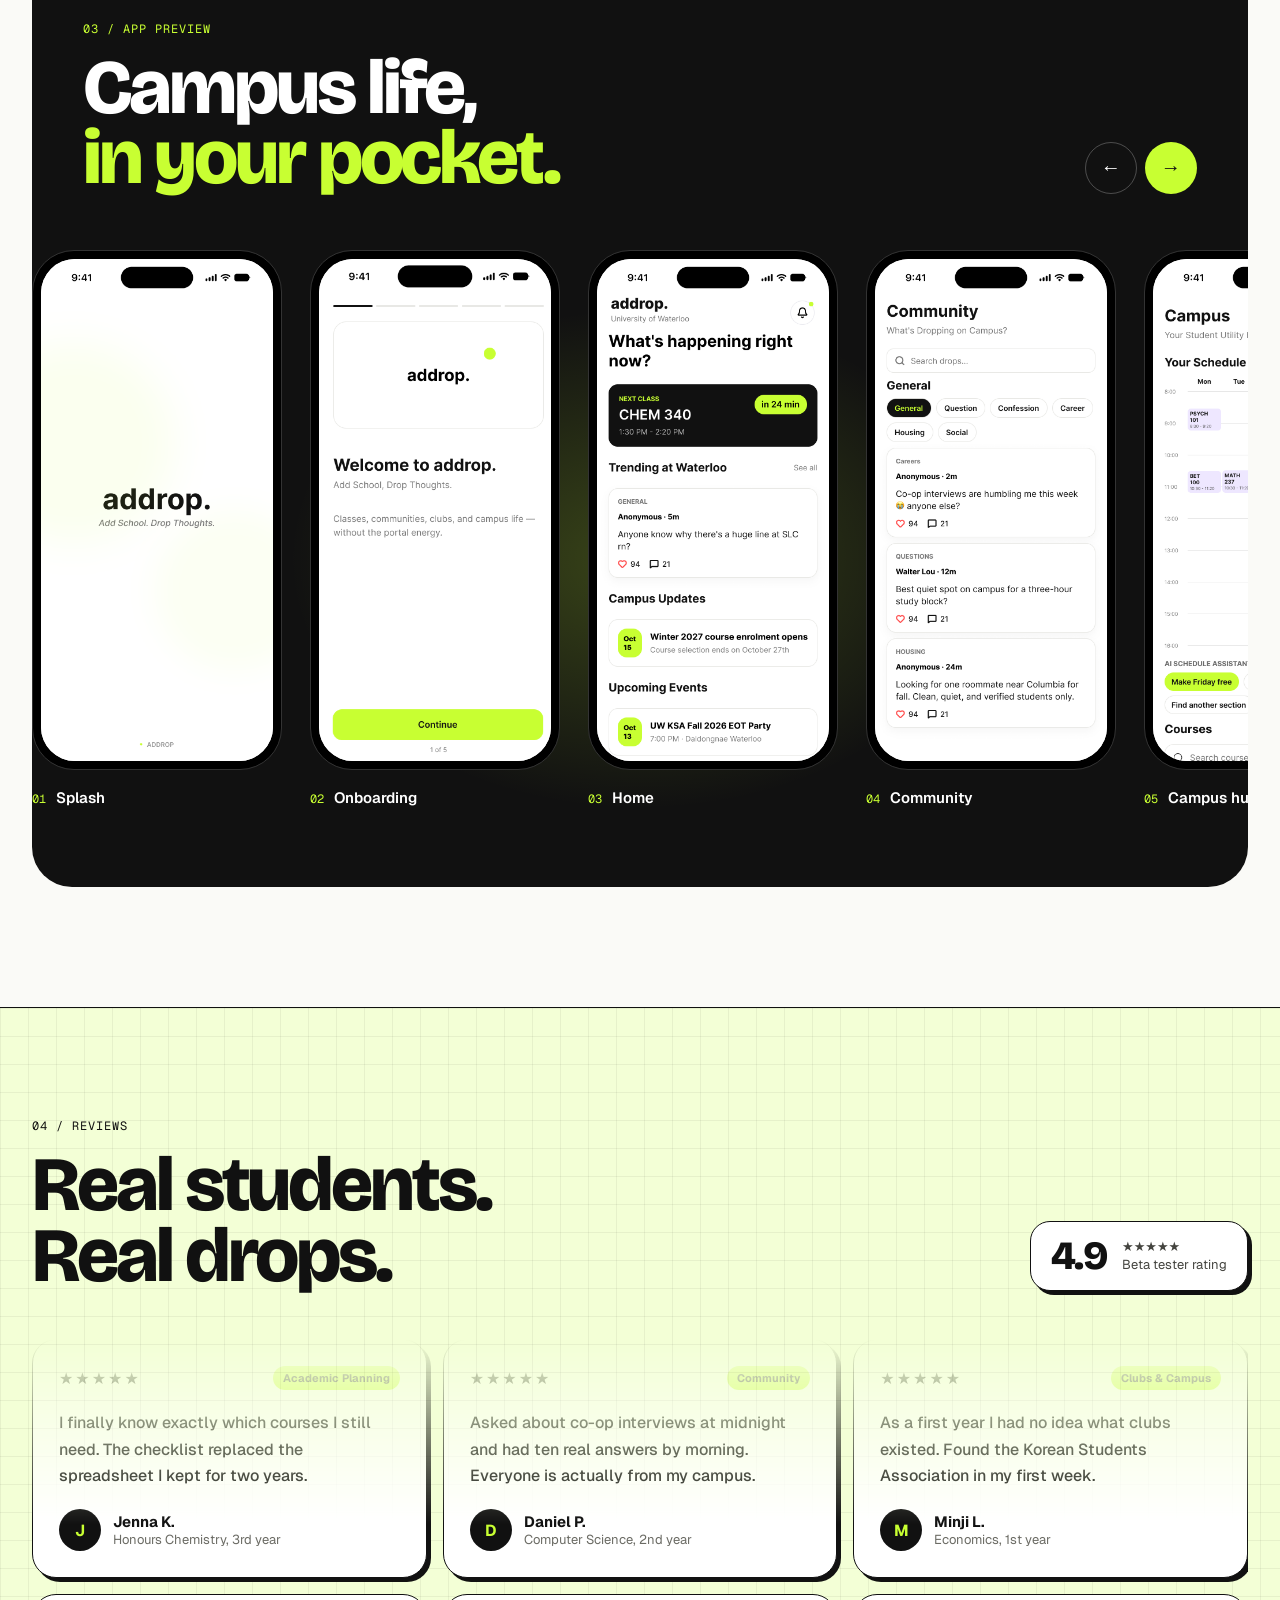
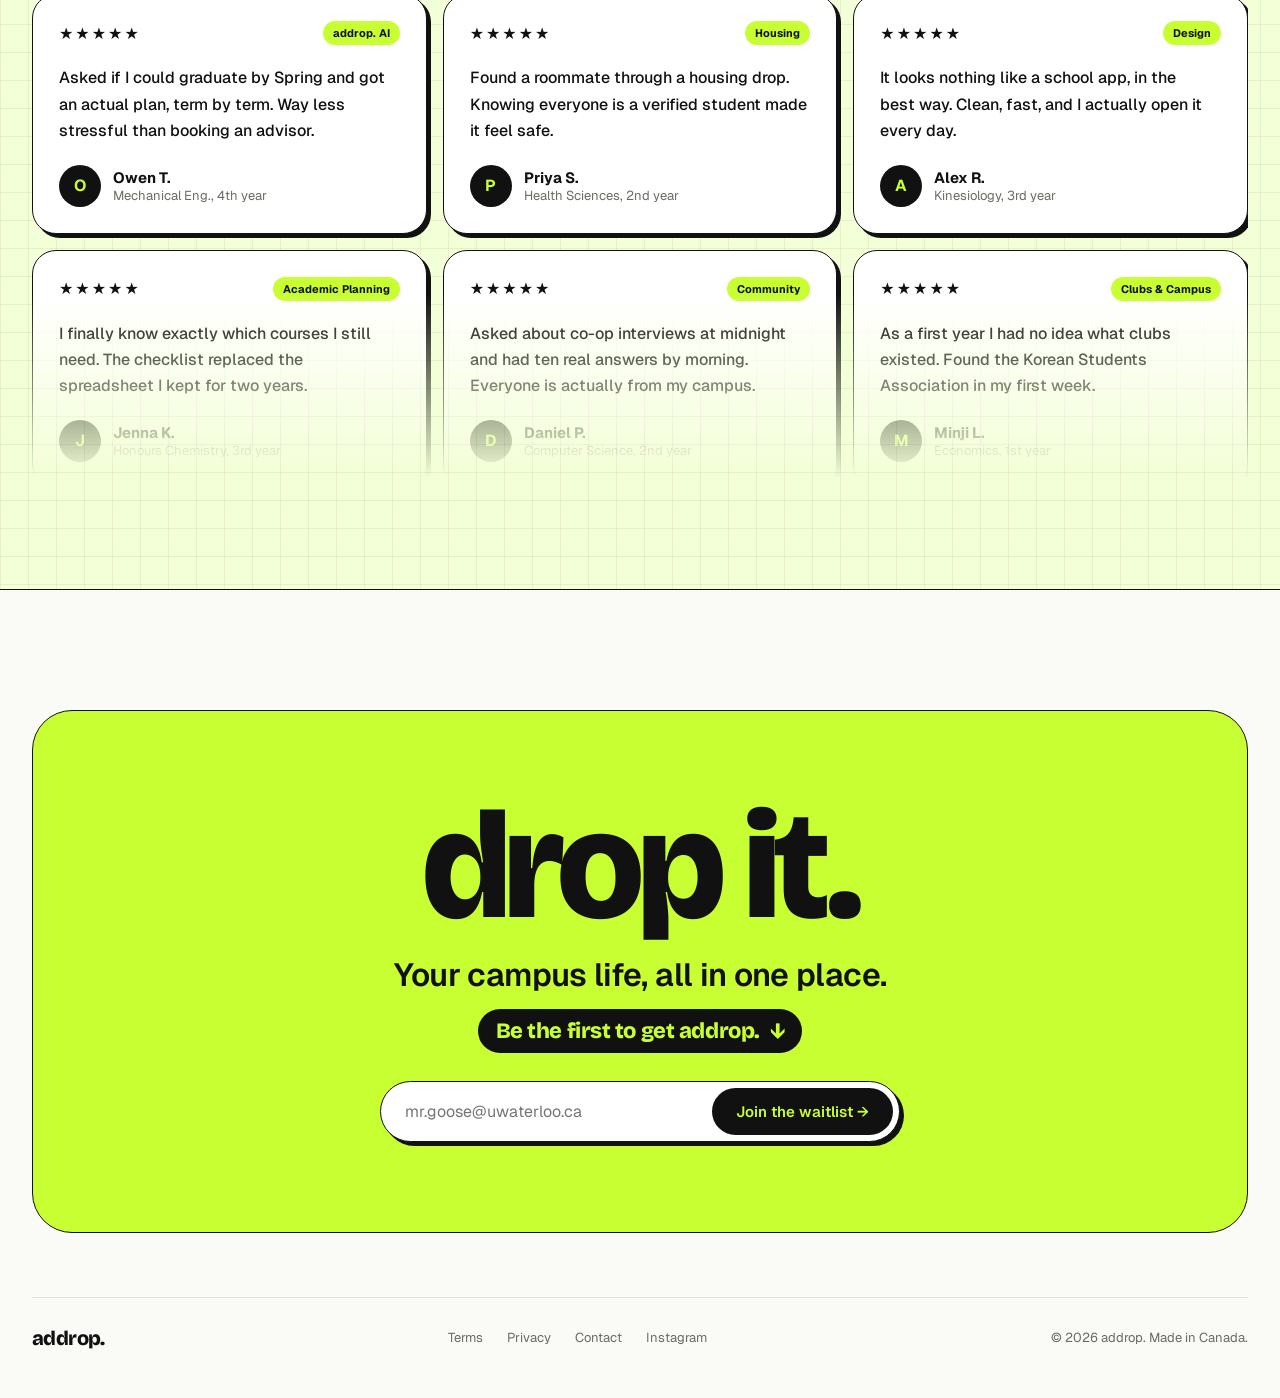
==== commit 27a373db: "Use mr.goose@uwaterloo.ca as CTA waitlist placeholder Co-Authored-By: Claude Opus 5.5 <noreply@anthr" ====
--- a/site/index.html
+++ b/site/index.html
@@ -280,7 +280,7 @@
     </div>
     <form class="waitlist" data-waitlist novalidate>
       <label class="sr-only" for="cta-email">University email</label>
-      <input id="cta-email" type="email" name="email" required autocomplete="email" placeholder="you@uwaterloo.ca">
+      <input id="cta-email" type="email" name="email" required autocomplete="email" placeholder="mr.goose@uwaterloo.ca">
       <button type="submit">Join the waitlist →</button>
     </form>
     <p class="waitlist-error" role="alert" hidden></p>
--- a/site/styles.css
+++ b/site/styles.css
@@ -221,6 +221,7 @@
 }
 .phone img {
   width: 100%;
+  height: auto; /* the img's height="956" attribute would otherwise override aspect-ratio */
   aspect-ratio: 402 / 956;
   object-fit: cover;
   object-position: top;
